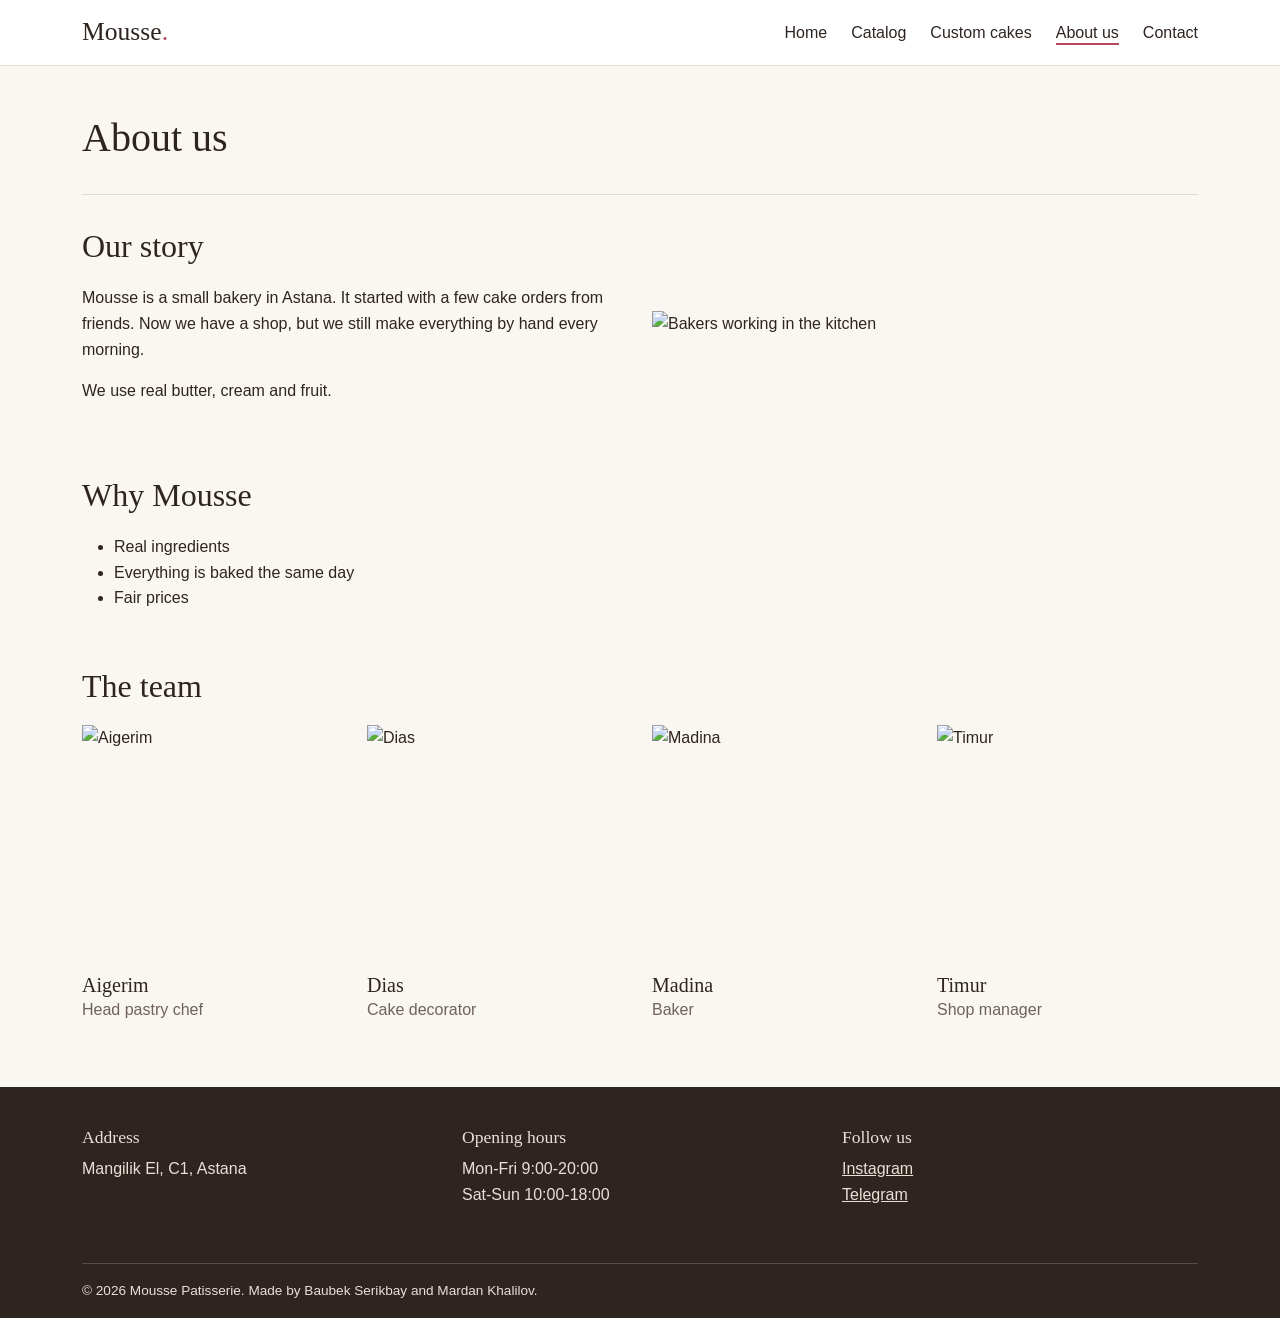
==== about.html @ ad3d41fd "add about and contact pages" ====
﻿<!DOCTYPE html>
<html lang="en">
<head>
  <meta charset="UTF-8">
  <meta name="viewport" content="width=device-width, initial-scale=1">
  <title>About us | Mousse Patisserie</title>
  <link href="https://cdn.jsdelivr.net/npm/bootstrap@5.3.3/dist/css/bootstrap.min.css" rel="stylesheet">
  <link rel="stylesheet" href="css/base.css">
  <link rel="stylesheet" href="css/layout.css">
  <link rel="stylesheet" href="css/components.css">
  <link rel="stylesheet" href="css/responsive.css">
</head>
<body>
  <header class="site-header">
    <div class="container">
      <a class="logo" href="index.html">Mousse<span>.</span></a>
      <nav>
        <ul class="nav-links">
          <li><a href="index.html">Home</a></li>
          <li><a href="catalog.html">Catalog</a></li>
          <li><a href="custom-cakes.html">Custom cakes</a></li>
          <li><a href="about.html" class="active">About us</a></li>
          <li><a href="contact.html">Contact</a></li>
        </ul>
      </nav>
    </div>
  </header>

  <main id="main" class="container">
    <div class="page-title">
      <h1>About us</h1>
    </div>

    <section class="section">
      <div class="row align-items-center">
        <div class="col-md-6">
          <h2>Our story</h2>
          <p>Mousse is a small bakery in Astana. It started with a few cake orders from friends. Now we have a shop, but we still make everything by hand every morning.</p>
          <p>We use real butter, cream and fruit.</p>
        </div>
        <div class="col-md-6 mt-3 mt-md-0">
          <img src="https://images.unsplash.com/photo-1556910103-1c02745aae4d?auto=format&fit=crop&w=600&h=380&q=80" alt="Bakers working in the kitchen">
        </div>
      </div>
    </section>

    <section class="section">
      <h2>Why Mousse</h2>
      <ul>
        <li>Real ingredients</li>
        <li>Everything is baked the same day</li>
        <li>Fair prices</li>
      </ul>
    </section>

    <section class="section">
      <h2>The team</h2>
      <div class="row g-4">
        <div class="col-6 col-md-3 team-member">
          <img src="https://placehold.co/300x300/e9d9cc/6e625b?text=Photo" alt="Aigerim">
          <h3 class="h5 mt-2 mb-0">Aigerim</h3>
          <span class="muted">Head pastry chef</span>
        </div>
        <div class="col-6 col-md-3 team-member">
          <img src="https://placehold.co/300x300/e9d9cc/6e625b?text=Photo" alt="Dias">
          <h3 class="h5 mt-2 mb-0">Dias</h3>
          <span class="muted">Cake decorator</span>
        </div>
        <div class="col-6 col-md-3 team-member">
          <img src="https://placehold.co/300x300/e9d9cc/6e625b?text=Photo" alt="Madina">
          <h3 class="h5 mt-2 mb-0">Madina</h3>
          <span class="muted">Baker</span>
        </div>
        <div class="col-6 col-md-3 team-member">
          <img src="https://placehold.co/300x300/e9d9cc/6e625b?text=Photo" alt="Timur">
          <h3 class="h5 mt-2 mb-0">Timur</h3>
          <span class="muted">Shop manager</span>
        </div>
      </div>
    </section>
  </main>

  <footer class="site-footer">
    <div class="container">
      <div class="row">
        <div class="col-md-4 mb-3">
          <h3>Address</h3>
          <p>Mangilik El, C1, Astana</p>
        </div>
        <div class="col-md-4 mb-3">
          <h3>Opening hours</h3>
          <p>Mon-Fri 9:00-20:00<br>Sat-Sun 10:00-18:00</p>
        </div>
        <div class="col-md-4 mb-3">
          <h3>Follow us</h3>
          <p><a href="#">Instagram</a><br><a href="#">Telegram</a></p>
        </div>
      </div>
      <div class="footer-bottom">&copy; 2026 Mousse Patisserie. Made by Baubek Serikbay and Mardan Khalilov.</div>
    </div>
  </footer>
</body>
</html>
---- css/base.css ----
body {
  background: #faf6f1;
  color: #2e2420;
  font-family: Arial, Helvetica, sans-serif;
  line-height: 1.6;
}

h1,
h2,
h3 {
  font-family: Georgia, "Times New Roman", serif;
  font-weight: normal;
}

a {
  color: #b5485d;
}

img {
  max-width: 100%;
  display: block;
}

#main {
  min-height: 60vh;
}

.page-title {
  padding: 3rem 0 1.5rem;
  border-bottom: 1px solid #e2d8cf;
  margin-bottom: 2rem;
}

.muted {
  color: #6e625b;
}
---- css/layout.css ----
/* header: flexbox */
.site-header {
  background: #ffffff;
  border-bottom: 1px solid #e2d8cf;
  position: sticky;
  top: 0;
  z-index: 100;
}

.site-header .container {
  display: flex;
  align-items: center;
  justify-content: space-between;
  padding-top: 0.75rem;
  padding-bottom: 0.75rem;
}

.logo {
  font-family: Georgia, serif;
  font-size: 1.6rem;
  color: #2e2420;
  text-decoration: none;
}

.logo span {
  color: #b5485d;
}

.nav-links {
  display: flex;
  gap: 1.5rem;
  list-style: none;
  margin: 0;
  padding: 0;
}

.nav-links a {
  color: #2e2420;
  text-decoration: none;
  padding-bottom: 2px;
}

.nav-links a:hover,
.nav-links a.active {
  border-bottom: 2px solid #b5485d;
}

/* hero: absolute positioned label over a relative box */
.hero {
  position: relative;
  margin-top: 2rem;
}

.hero img {
  width: 100%;
  height: 420px;
  object-fit: cover;
}

.hero-text {
  position: absolute;
  left: 2rem;
  bottom: 2rem;
  background: #ffffff;
  padding: 1.5rem 2rem;
  max-width: 420px;
}

/* product grid: CSS grid */
.product-grid {
  display: grid;
  grid-template-columns: repeat(3, 1fr);
  gap: 1.5rem;
}

.gallery-grid {
  display: grid;
  grid-template-columns: repeat(4, 1fr);
  gap: 0.75rem;
}

.gallery-grid img {
  width: 100%;
  height: 180px;
  object-fit: cover;
}

/* footer */
.site-footer {
  background: #2e2420;
  color: #e9e0d8;
  margin-top: 4rem;
  padding: 2.5rem 0 1rem;
}

.site-footer a {
  color: #e9e0d8;
}

.site-footer h3 {
  font-size: 1.1rem;
}

.footer-bottom {
  border-top: 1px solid #5a4d46;
  margin-top: 1.5rem;
  padding-top: 1rem;
  font-size: 0.85rem;
}
---- css/components.css ----
.product {
  background: #ffffff;
  border: 1px solid #e2d8cf;
  position: relative;
}

.product img {
  width: 100%;
  height: 220px;
  object-fit: cover;
}

.product-body {
  padding: 1rem;
}

.product-body h3 {
  font-size: 1.2rem;
  margin-bottom: 0.25rem;
}

.price {
  font-weight: bold;
  color: #b5485d;
}

.badge-top {
  position: absolute;
  top: 10px;
  left: 10px;
  background: #b5485d;
  color: #ffffff;
  font-size: 0.75rem;
  padding: 2px 8px;
}

.btn-main {
  background: #b5485d;
  border: 1px solid #b5485d;
  color: #ffffff;
  border-radius: 0;
}

.btn-main:hover {
  background: #8f3547;
  color: #ffffff;
}

.section {
  margin-bottom: 3.5rem;
}

.section h2 {
  margin-bottom: 1.25rem;
}

.steps {
  display: flex;
  gap: 1.5rem;
}

.steps li {
  flex: 1;
  background: #ffffff;
  border: 1px solid #e2d8cf;
  padding: 1rem;
  list-style: none;
}

.steps strong {
  display: block;
  color: #b5485d;
}

.table-wrap {
  background: #ffffff;
}

#options-table th {
  background: #2e2420;
  color: #ffffff;
  font-weight: normal;
}

.team-member img {
  width: 100%;
  height: 240px;
  object-fit: cover;
}

form label {
  font-weight: bold;
  font-size: 0.9rem;
}

form .form-control,
form .form-select {
  border-radius: 0;
}

.contact-box {
  background: #ffffff;
  border: 1px solid #e2d8cf;
  padding: 1.5rem;
}

.map-frame {
  width: 100%;
  height: 300px;
  border: 0;
}
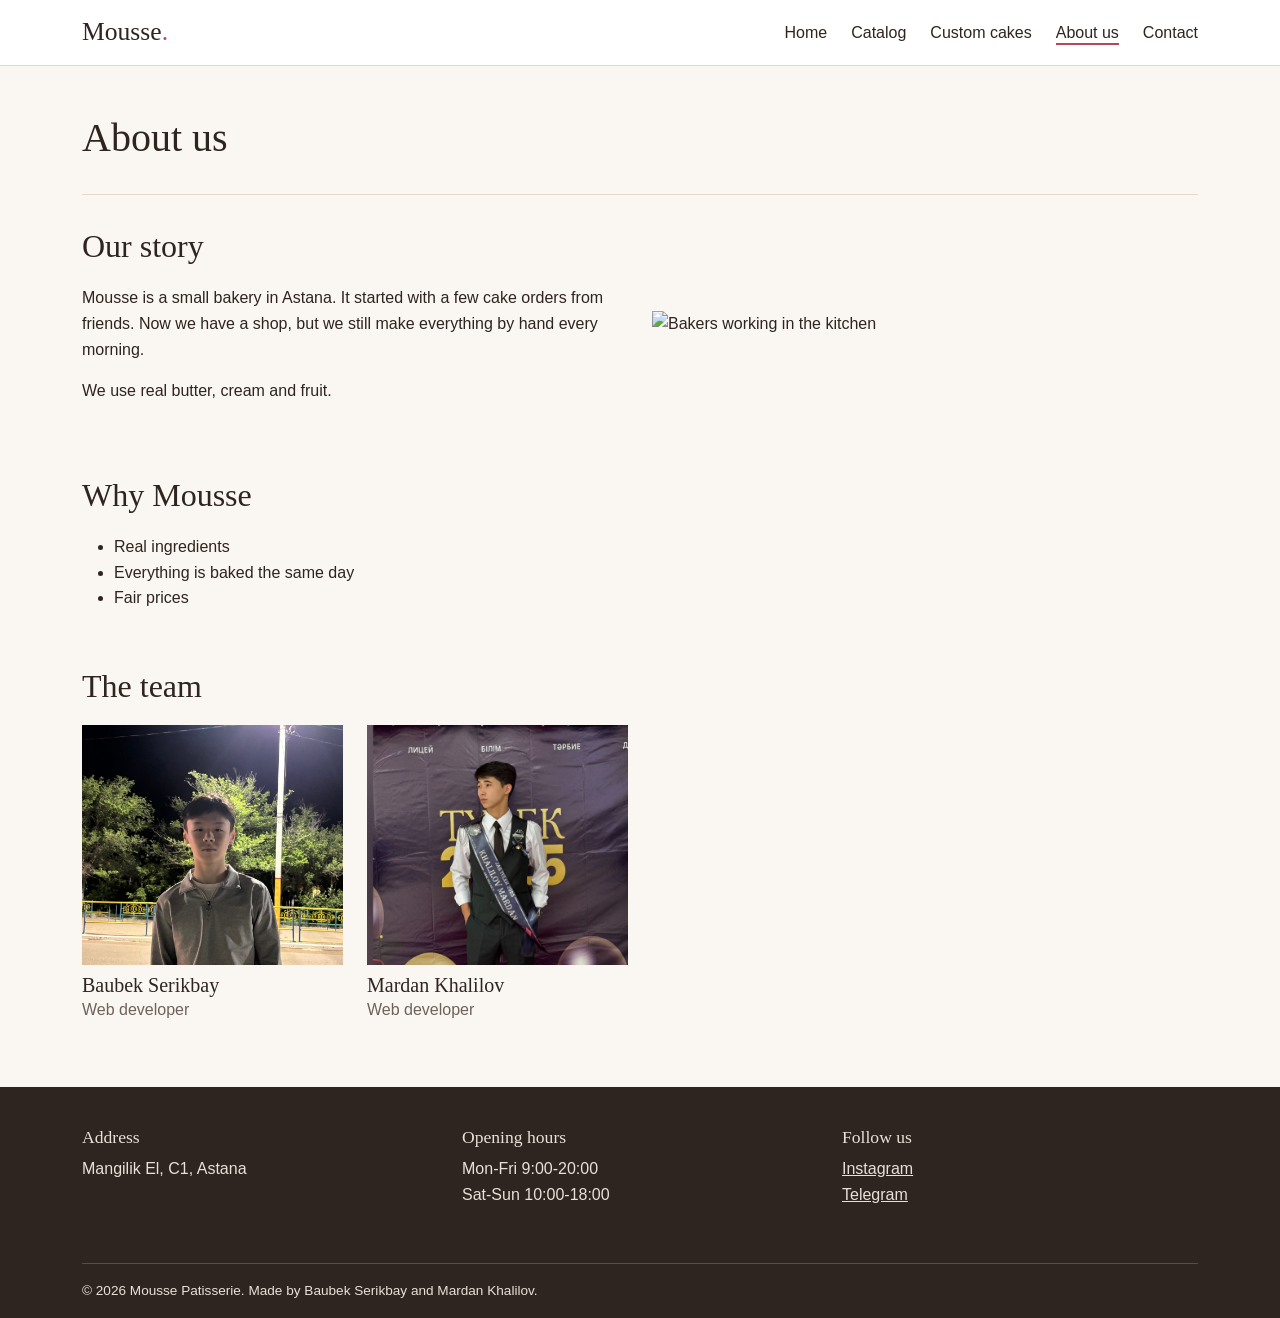
==== commit fdcb8b31: "add team photos and remove extra team members" ====
--- a/about.html
+++ b/about.html
@@ -57,24 +57,14 @@
       <h2>The team</h2>
       <div class="row g-4">
         <div class="col-6 col-md-3 team-member">
-          <img src="https://placehold.co/300x300/e9d9cc/6e625b?text=Photo" alt="Aigerim">
-          <h3 class="h5 mt-2 mb-0">Aigerim</h3>
-          <span class="muted">Head pastry chef</span>
+          <img src="images/winux.jpg" alt="Baubek Serikbay">
+          <h3 class="h5 mt-2 mb-0">Baubek Serikbay</h3>
+          <span class="muted">Web developer</span>
         </div>
         <div class="col-6 col-md-3 team-member">
-          <img src="https://placehold.co/300x300/e9d9cc/6e625b?text=Photo" alt="Dias">
-          <h3 class="h5 mt-2 mb-0">Dias</h3>
-          <span class="muted">Cake decorator</span>
-        </div>
-        <div class="col-6 col-md-3 team-member">
-          <img src="https://placehold.co/300x300/e9d9cc/6e625b?text=Photo" alt="Madina">
-          <h3 class="h5 mt-2 mb-0">Madina</h3>
-          <span class="muted">Baker</span>
-        </div>
-        <div class="col-6 col-md-3 team-member">
-          <img src="https://placehold.co/300x300/e9d9cc/6e625b?text=Photo" alt="Timur">
-          <h3 class="h5 mt-2 mb-0">Timur</h3>
-          <span class="muted">Shop manager</span>
+          <img src="images/Mardan7.jpg" alt="Mardan Khalilov">
+          <h3 class="h5 mt-2 mb-0">Mardan Khalilov</h3>
+          <span class="muted">Web developer</span>
         </div>
       </div>
     </section>
@@ -93,11 +83,12 @@
         </div>
         <div class="col-md-4 mb-3">
           <h3>Follow us</h3>
-          <p><a href="#">Instagram</a><br><a href="#">Telegram</a></p>
+          <p><a href="https://www.instagram.com/mousse.patisserie/">Instagram</a><br><a href="https://t.me/mardan_kh_07">Telegram</a></p>
         </div>
       </div>
       <div class="footer-bottom">&copy; 2026 Mousse Patisserie. Made by Baubek Serikbay and Mardan Khalilov.</div>
     </div>
   </footer>
 </body>
-</html>
+</html>
+
--- a/css/responsive.css
+++ b/css/responsive.css
@@ -0,0 +1,49 @@
+/* tablet */
+@media (max-width: 992px) {
+  .product-grid {
+    grid-template-columns: repeat(2, 1fr);
+  }
+
+  .gallery-grid {
+    grid-template-columns: repeat(2, 1fr);
+  }
+
+  .hero img {
+    height: 320px;
+  }
+
+  .nav-links {
+    gap: 1rem;
+    font-size: 0.95rem;
+  }
+}
+
+/* mobile */
+@media (max-width: 576px) {
+  .site-header .container {
+    flex-direction: column;
+    gap: 0.5rem;
+  }
+
+  .nav-links {
+    flex-wrap: wrap;
+    justify-content: center;
+  }
+
+  .product-grid {
+    grid-template-columns: 1fr;
+  }
+
+  .steps {
+    flex-direction: column;
+  }
+
+  .hero-text {
+    position: static;
+    max-width: none;
+  }
+
+  .hero img {
+    height: 220px;
+  }
+}
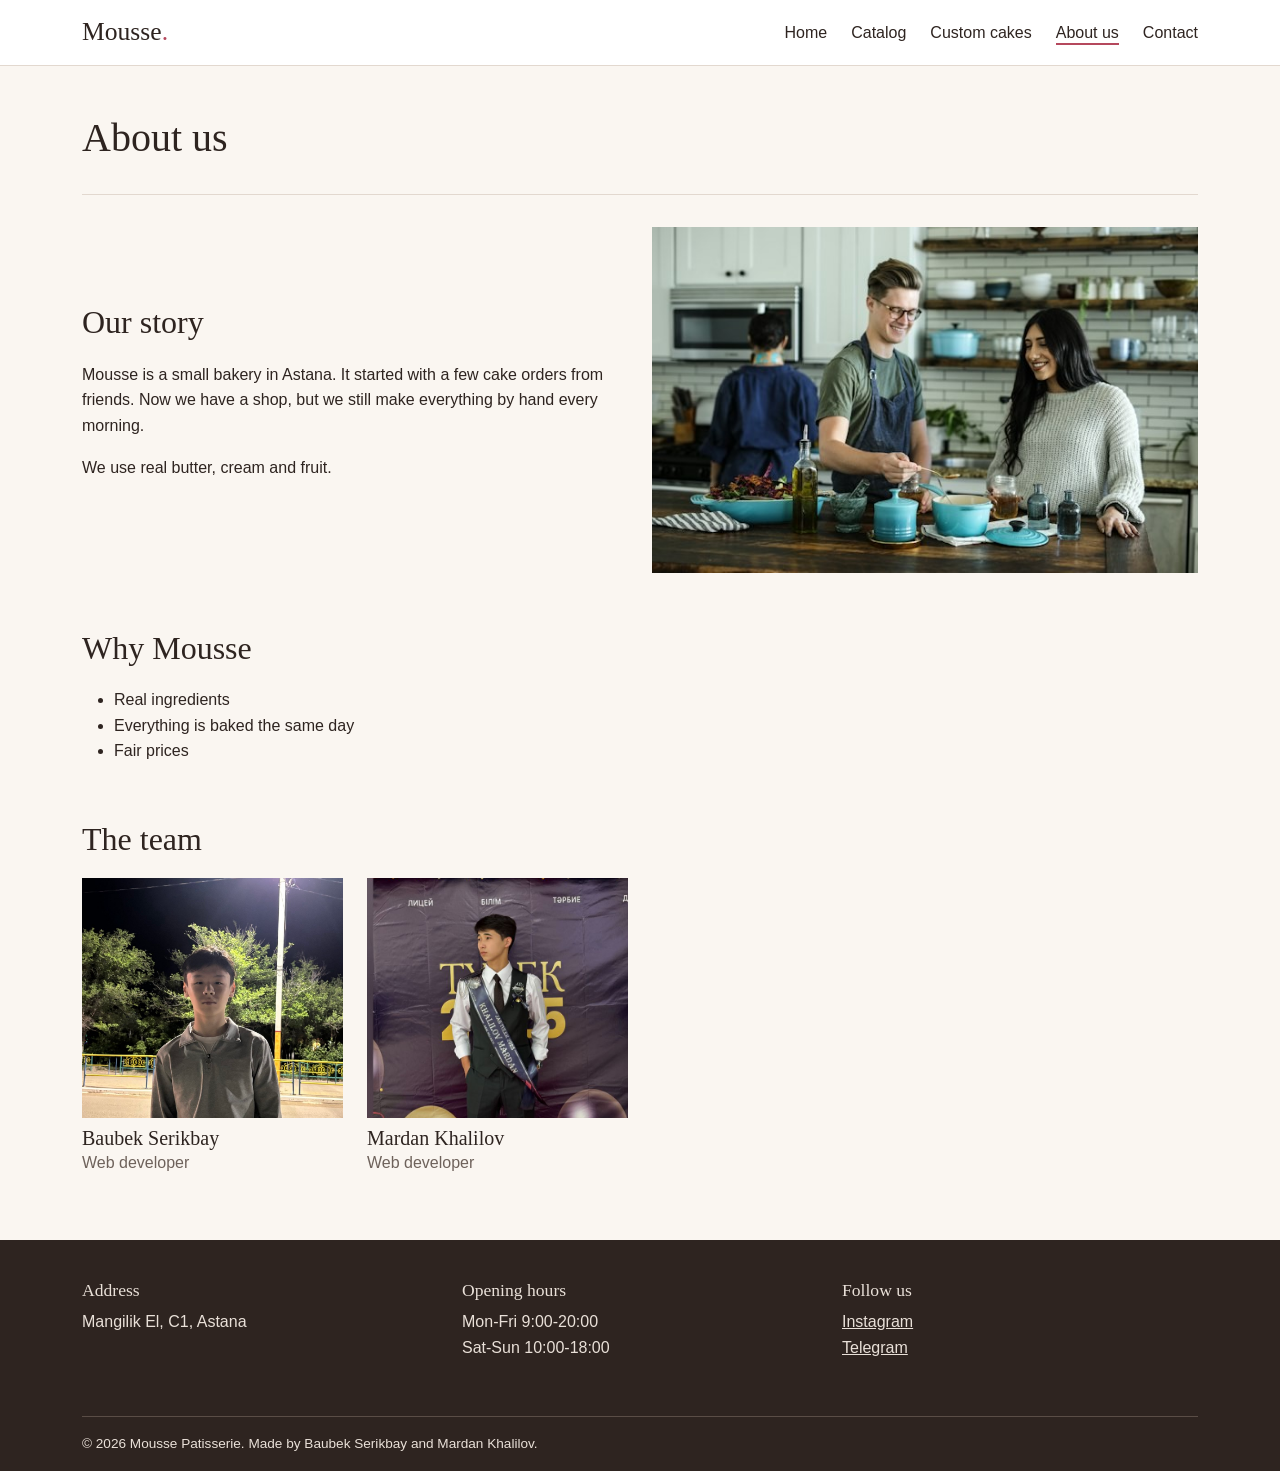
==== commit 9689491b: "feat: local files uploaded" ====
--- a/about.html
+++ b/about.html
@@ -4,7 +4,7 @@
   <meta charset="UTF-8">
   <meta name="viewport" content="width=device-width, initial-scale=1">
   <title>About us | Mousse Patisserie</title>
-  <link href="https://cdn.jsdelivr.net/npm/bootstrap@5.3.3/dist/css/bootstrap.min.css" rel="stylesheet">
+  <link href="css/bootstrap.min.css" rel="stylesheet">
   <link rel="stylesheet" href="css/base.css">
   <link rel="stylesheet" href="css/layout.css">
   <link rel="stylesheet" href="css/components.css">
@@ -39,7 +39,7 @@
           <p>We use real butter, cream and fruit.</p>
         </div>
         <div class="col-md-6 mt-3 mt-md-0">
-          <img src="https://images.unsplash.com/photo-1556910103-1c02745aae4d?auto=format&fit=crop&w=600&h=380&q=80" alt="Bakers working in the kitchen">
+          <img src="images/bakers-working-in-the-kitchen.jpg" alt="Bakers working in the kitchen">
         </div>
       </div>
     </section>
